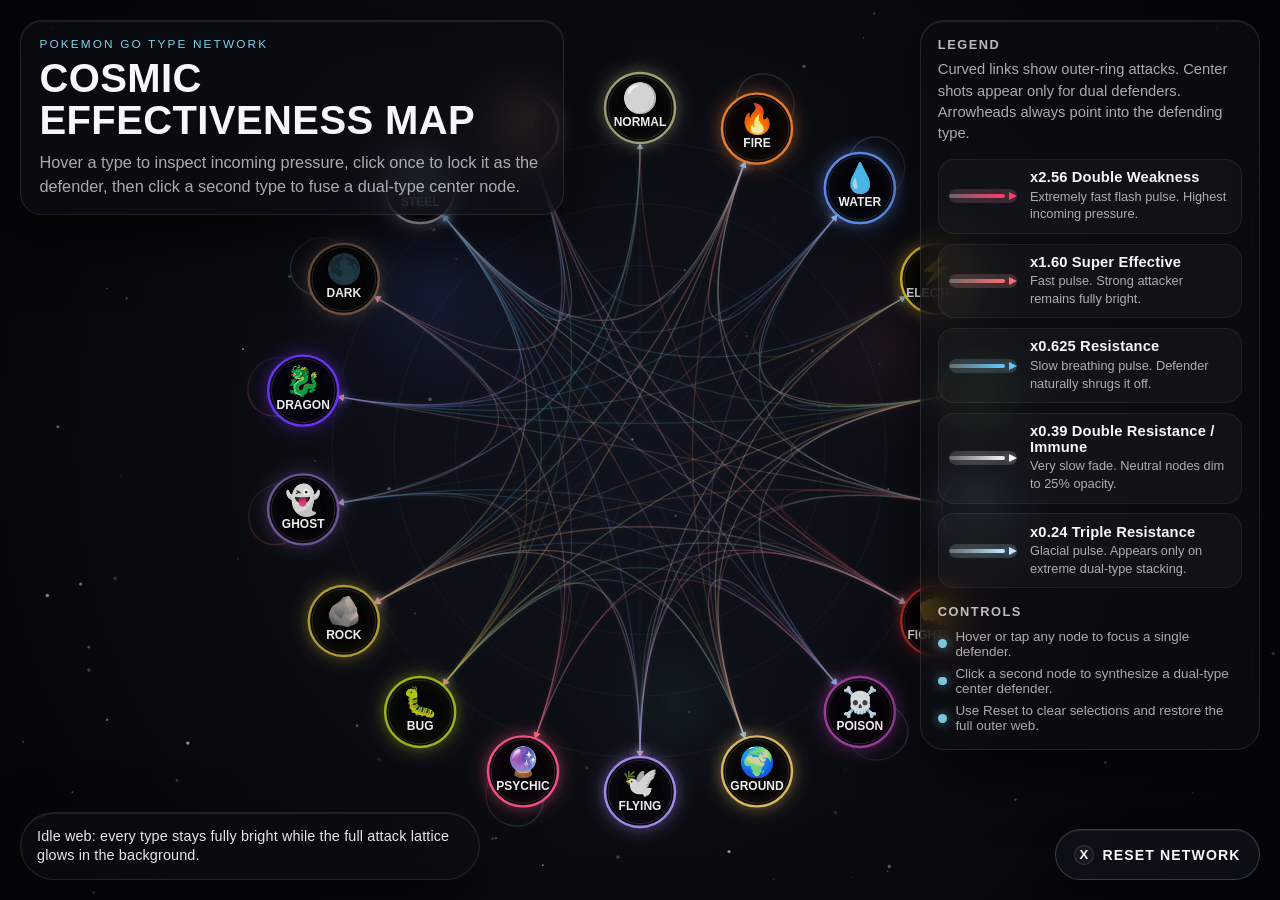
==== index.html @ 24f7f5ce "Initial commit" ====
<!DOCTYPE html>
<html lang="en">
<head>
  <meta charset="UTF-8">
  <meta name="viewport" content="width=device-width, initial-scale=1.0">
  <title>Pokemon GO Type Network</title>
  <style>
    :root {
      --bg: #0a0a0a;
      --panel: rgba(12, 14, 20, 0.68);
      --panel-border: rgba(255, 255, 255, 0.1);
      --text: #f5f7fb;
      --muted: rgba(245, 247, 251, 0.68);
      --accent: #8ee7ff;
      --shadow: rgba(0, 0, 0, 0.55);
      --fast: #ff6c73;
      --rapid: #ff3d6c;
      --resist: #63c8ff;
      --immune: #f3f7ff;
      --triple: #beeaff;
      --neutral: rgba(255, 255, 255, 0.2);
      --button-bg: rgba(14, 17, 24, 0.84);
      --button-border: rgba(142, 231, 255, 0.24);
      --button-hover: rgba(32, 40, 54, 0.9);
      color-scheme: dark;
    }

    * {
      box-sizing: border-box;
    }

    html,
    body {
      margin: 0;
      width: 100%;
      height: 100%;
      overflow: hidden;
      background:
        radial-gradient(circle at 50% 50%, rgba(36, 51, 88, 0.22), transparent 32%),
        radial-gradient(circle at 15% 20%, rgba(44, 123, 255, 0.12), transparent 24%),
        radial-gradient(circle at 85% 20%, rgba(255, 75, 124, 0.08), transparent 18%),
        linear-gradient(180deg, #040405 0%, var(--bg) 100%);
      color: var(--text);
      font-family: "Segoe UI Variable Display", "Aptos Display", "Trebuchet MS", sans-serif;
    }

    body {
      position: relative;
    }

    canvas {
      display: block;
      width: 100vw;
      height: 100vh;
      touch-action: none;
      background: transparent;
    }

    .chrome {
      position: absolute;
      inset: 0;
      pointer-events: none;
    }

    .panel {
      pointer-events: auto;
      background: var(--panel);
      border: 1px solid var(--panel-border);
      backdrop-filter: blur(18px) saturate(125%);
      -webkit-backdrop-filter: blur(18px) saturate(125%);
      box-shadow:
        0 24px 60px var(--shadow),
        inset 0 1px 0 rgba(255, 255, 255, 0.08);
    }

    .header {
      position: absolute;
      top: 20px;
      left: 20px;
      max-width: min(34rem, calc(100vw - 40px));
      padding: 1rem 1.15rem 1rem 1.15rem;
      border-radius: 22px;
      animation: panel-rise 900ms cubic-bezier(0.2, 0.8, 0.2, 1) both;
    }

    .eyebrow {
      margin: 0 0 0.35rem;
      font-size: 0.74rem;
      letter-spacing: 0.18em;
      text-transform: uppercase;
      color: rgba(142, 231, 255, 0.9);
    }

    h1 {
      margin: 0;
      font-size: clamp(1.5rem, 2vw + 0.9rem, 2.5rem);
      line-height: 1.05;
      letter-spacing: 0.01em;
      text-transform: uppercase;
      font-weight: 760;
    }

    .subhead {
      margin: 0.65rem 0 0;
      font-size: clamp(0.92rem, 0.4vw + 0.8rem, 1.02rem);
      line-height: 1.45;
      color: var(--muted);
      max-width: 36rem;
    }

    .legend {
      position: absolute;
      top: 20px;
      right: 20px;
      width: min(340px, calc(100vw - 40px));
      max-height: calc(100vh - 40px);
      overflow: auto;
      scrollbar-width: thin;
      scrollbar-color: rgba(142, 231, 255, 0.35) transparent;
      padding: 1rem 1.05rem 1rem;
      border-radius: 24px;
      animation: panel-rise 1000ms 80ms cubic-bezier(0.2, 0.8, 0.2, 1) both;
    }

    .legend::-webkit-scrollbar {
      width: 10px;
    }

    .legend::-webkit-scrollbar-track {
      background: transparent;
    }

    .legend::-webkit-scrollbar-thumb {
      border-radius: 999px;
      background: rgba(142, 231, 255, 0.24);
      border: 2px solid transparent;
      background-clip: padding-box;
    }

    .legend h2,
    .legend h3 {
      margin: 0;
      text-transform: uppercase;
      letter-spacing: 0.12em;
      font-size: 0.8rem;
      color: rgba(255, 255, 255, 0.72);
    }

    .legend h3 {
      margin-top: 1rem;
    }

    .legend p {
      margin: 0.45rem 0 0.9rem;
      font-size: 0.92rem;
      line-height: 1.45;
      color: var(--muted);
    }

    .legend-list {
      display: grid;
      gap: 0.62rem;
    }

    .legend-item {
      display: grid;
      grid-template-columns: auto 1fr;
      gap: 0.8rem;
      align-items: center;
      padding: 0.58rem 0.65rem;
      border-radius: 16px;
      background: rgba(255, 255, 255, 0.03);
      border: 1px solid rgba(255, 255, 255, 0.06);
    }

    .legend-line {
      position: relative;
      width: 68px;
      height: 14px;
      border-radius: 999px;
      overflow: hidden;
      background: rgba(255, 255, 255, 0.08);
    }

    .legend-line::before {
      content: "";
      position: absolute;
      inset: 5px 12px 5px 0;
      border-radius: 999px;
      background: linear-gradient(90deg, rgba(255, 255, 255, 0.3), currentColor);
      box-shadow: 0 0 16px color-mix(in srgb, currentColor 65%, transparent);
    }

    .legend-line::after {
      content: "";
      position: absolute;
      top: 3px;
      right: 0;
      width: 0;
      height: 0;
      border-top: 4px solid transparent;
      border-bottom: 4px solid transparent;
      border-left: 8px solid currentColor;
      filter: drop-shadow(0 0 6px currentColor);
    }

    .legend-line.rapid {
      color: var(--rapid);
    }

    .legend-line.fast {
      color: var(--fast);
    }

    .legend-line.resist {
      color: var(--resist);
    }

    .legend-line.immune {
      color: var(--immune);
    }

    .legend-line.triple {
      color: var(--triple);
    }

    .legend-copy strong {
      display: block;
      font-size: 0.92rem;
      font-weight: 700;
      letter-spacing: 0.01em;
    }

    .legend-copy span {
      display: block;
      margin-top: 0.15rem;
      font-size: 0.8rem;
      color: var(--muted);
      line-height: 1.4;
    }

    .control-notes {
      display: grid;
      gap: 0.45rem;
      margin-top: 0.6rem;
      font-size: 0.84rem;
      color: var(--muted);
    }

    .control-notes span {
      display: inline-flex;
      align-items: center;
      gap: 0.55rem;
    }

    .dot {
      width: 0.55rem;
      height: 0.55rem;
      border-radius: 50%;
      background: rgba(142, 231, 255, 0.85);
      box-shadow: 0 0 12px rgba(142, 231, 255, 0.6);
      flex: 0 0 auto;
    }

    .status {
      position: absolute;
      left: 20px;
      bottom: 20px;
      max-width: min(460px, calc(100vw - 140px));
      padding: 0.85rem 1rem;
      border-radius: 999px;
      font-size: 0.9rem;
      line-height: 1.35;
      color: rgba(255, 255, 255, 0.9);
      letter-spacing: 0.01em;
      animation: panel-rise 1050ms 120ms cubic-bezier(0.2, 0.8, 0.2, 1) both;
    }

    .reset {
      position: absolute;
      right: 20px;
      bottom: 20px;
      display: inline-flex;
      align-items: center;
      justify-content: center;
      gap: 0.5rem;
      min-width: 144px;
      padding: 0.9rem 1.15rem;
      border-radius: 999px;
      border: 1px solid var(--button-border);
      background: var(--button-bg);
      color: var(--text);
      font: 700 0.88rem/1 "Segoe UI Variable Display", "Aptos", sans-serif;
      letter-spacing: 0.08em;
      text-transform: uppercase;
      cursor: pointer;
      transition:
        transform 180ms ease,
        background 180ms ease,
        border-color 180ms ease,
        box-shadow 180ms ease,
        opacity 180ms ease;
      box-shadow:
        0 12px 32px rgba(0, 0, 0, 0.45),
        inset 0 1px 0 rgba(255, 255, 255, 0.08);
      animation: panel-rise 1100ms 160ms cubic-bezier(0.2, 0.8, 0.2, 1) both;
      pointer-events: auto;
    }

    .reset:hover:not(:disabled) {
      transform: translateY(-2px);
      background: var(--button-hover);
      border-color: rgba(142, 231, 255, 0.42);
      box-shadow:
        0 16px 36px rgba(0, 0, 0, 0.52),
        0 0 22px rgba(142, 231, 255, 0.18);
    }

    .reset:active:not(:disabled) {
      transform: translateY(0);
    }

    .reset:disabled {
      cursor: not-allowed;
      opacity: 0.42;
    }

    .reset-mark {
      display: inline-flex;
      width: 1.25rem;
      height: 1.25rem;
      align-items: center;
      justify-content: center;
      border-radius: 50%;
      border: 1px solid rgba(255, 255, 255, 0.14);
      font-size: 0.82rem;
      background: rgba(255, 255, 255, 0.04);
    }

    @keyframes panel-rise {
      from {
        opacity: 0;
        transform: translateY(14px) scale(0.985);
      }

      to {
        opacity: 1;
        transform: translateY(0) scale(1);
      }
    }

    @media (max-width: 900px) and (orientation: portrait) {
      .header {
        max-width: min(30rem, calc(100vw - 32px));
        top: 16px;
        left: 16px;
      }

      .legend {
        top: auto;
        right: 16px;
        left: 16px;
        bottom: 88px;
        width: auto;
      }

      .status {
        left: 16px;
        right: 16px;
        bottom: 16px;
        max-width: none;
        border-radius: 24px;
      }

      .reset {
        right: 16px;
        bottom: calc(16px + env(safe-area-inset-bottom));
      }
    }

    @media (max-height: 760px) and (orientation: landscape) {
      .header {
        top: 14px;
        left: 14px;
        max-width: min(25rem, calc(100vw - 332px));
        padding: 0.82rem 0.95rem;
      }

      .subhead {
        font-size: 0.88rem;
      }

      .legend {
        top: 14px;
        right: 14px;
        width: min(290px, calc(42vw - 14px));
        max-height: calc(100vh - 96px);
        padding: 0.85rem 0.95rem;
      }

      .legend p,
      .control-notes,
      .legend-copy span {
        font-size: 0.78rem;
      }

      .legend-item {
        padding: 0.48rem 0.56rem;
      }

      .status {
        left: 14px;
        bottom: 14px;
        max-width: min(370px, calc(100vw - 204px));
        padding: 0.74rem 0.9rem;
        font-size: 0.84rem;
      }

      .reset {
        right: 14px;
        bottom: 14px;
        min-width: 0;
        padding: 0.78rem 0.98rem;
      }
    }

    @media (max-width: 640px) {
      .header,
      .legend,
      .status,
      .reset {
        left: 12px;
        right: 12px;
      }

      .header {
        top: 12px;
        padding: 0.85rem 0.95rem;
      }

      .legend {
        bottom: 94px;
        padding: 0.85rem 0.95rem;
      }

      .status {
        bottom: 12px;
        padding: 0.8rem 0.95rem;
        max-width: none;
      }

      .reset {
        width: auto;
        min-width: 0;
        justify-content: center;
        bottom: 12px;
        transform: translateY(-84px);
      }

      .legend-list {
        gap: 0.5rem;
      }
    }
  </style>
</head>
<body>
  <canvas id="network" aria-label="Pokemon GO type network visualization"></canvas>

  <div class="chrome" aria-hidden="false">
    <section class="panel header" aria-label="Overview">
      <p class="eyebrow">Pokemon GO Type Network</p>
      <h1>Cosmic effectiveness map</h1>
      <p class="subhead">
        Hover a type to inspect incoming pressure, click once to lock it as the defender, then click a second type to fuse a dual-type center node.
      </p>
    </section>

    <aside class="panel legend" aria-label="Legend">
      <h2>Legend</h2>
      <p>Curved links show outer-ring attacks. Center shots appear only for dual defenders. Arrowheads always point into the defending type.</p>

      <div class="legend-list">
        <div class="legend-item">
          <div class="legend-line rapid"></div>
          <div class="legend-copy">
            <strong>x2.56 Double Weakness</strong>
            <span>Extremely fast flash pulse. Highest incoming pressure.</span>
          </div>
        </div>
        <div class="legend-item">
          <div class="legend-line fast"></div>
          <div class="legend-copy">
            <strong>x1.60 Super Effective</strong>
            <span>Fast pulse. Strong attacker remains fully bright.</span>
          </div>
        </div>
        <div class="legend-item">
          <div class="legend-line resist"></div>
          <div class="legend-copy">
            <strong>x0.625 Resistance</strong>
            <span>Slow breathing pulse. Defender naturally shrugs it off.</span>
          </div>
        </div>
        <div class="legend-item">
          <div class="legend-line immune"></div>
          <div class="legend-copy">
            <strong>x0.39 Double Resistance / Immune</strong>
            <span>Very slow fade. Neutral nodes dim to 25% opacity.</span>
          </div>
        </div>
        <div class="legend-item">
          <div class="legend-line triple"></div>
          <div class="legend-copy">
            <strong>x0.24 Triple Resistance</strong>
            <span>Glacial pulse. Appears only on extreme dual-type stacking.</span>
          </div>
        </div>
      </div>

      <h3>Controls</h3>
      <div class="control-notes">
        <span><i class="dot"></i>Hover or tap any node to focus a single defender.</span>
        <span><i class="dot"></i>Click a second node to synthesize a dual-type center defender.</span>
        <span><i class="dot"></i>Use Reset to clear selections and restore the full outer web.</span>
      </div>
    </aside>

    <div id="status" class="panel status" role="status" aria-live="polite">
      Idle web: every type stays fully bright while the full attack lattice glows in the background.
    </div>

    <button id="resetButton" class="reset" type="button" aria-label="Reset focus and selections" disabled>
      <span class="reset-mark">X</span>
      Reset network
    </button>
  </div>

  <script>
    (() => {
      const canvas = document.getElementById("network");
      const ctx = canvas.getContext("2d");
      const statusElement = document.getElementById("status");
      const resetButton = document.getElementById("resetButton");

      const TYPE_ORDER = [
        "normal",
        "fire",
        "water",
        "electric",
        "grass",
        "ice",
        "fighting",
        "poison",
        "ground",
        "flying",
        "psychic",
        "bug",
        "rock",
        "ghost",
        "dragon",
        "dark",
        "steel",
        "fairy"
      ];

      const TYPE_DATA = {
        normal: { name: "Normal", emoji: "⚪", color: "#A8A77A" },
        fire: { name: "Fire", emoji: "🔥", color: "#EE8130" },
        water: { name: "Water", emoji: "💧", color: "#6390F0" },
        electric: { name: "Electric", emoji: "⚡", color: "#F7D02C" },
        grass: { name: "Grass", emoji: "🍃", color: "#7AC74C" },
        ice: { name: "Ice", emoji: "❄️", color: "#96D9D6" },
        fighting: { name: "Fighting", emoji: "👊", color: "#C22E28" },
        poison: { name: "Poison", emoji: "☠️", color: "#A33EA1" },
        ground: { name: "Ground", emoji: "🌍", color: "#E2BF65" },
        flying: { name: "Flying", emoji: "🕊️", color: "#A98FF3" },
        psychic: { name: "Psychic", emoji: "🔮", color: "#F95587" },
        bug: { name: "Bug", emoji: "🐛", color: "#A6B91A" },
        rock: { name: "Rock", emoji: "🪨", color: "#B6A136" },
        ghost: { name: "Ghost", emoji: "👻", color: "#735797" },
        dragon: { name: "Dragon", emoji: "🐉", color: "#6F35FC" },
        dark: { name: "Dark", emoji: "🌑", color: "#705746" },
        steel: { name: "Steel", emoji: "⚙️", color: "#B7B7CE" },
        fairy: { name: "Fairy", emoji: "🧚", color: "#D685AD" }
      };

      // Standard type matchups converted to Pokemon GO multipliers.
      const TYPE_RELATIONS = {
        normal: { super: [], resist: ["rock", "steel"], immune: ["ghost"] },
        fire: { super: ["grass", "ice", "bug", "steel"], resist: ["fire", "water", "rock", "dragon"], immune: [] },
        water: { super: ["fire", "ground", "rock"], resist: ["water", "grass", "dragon"], immune: [] },
        electric: { super: ["water", "flying"], resist: ["electric", "grass", "dragon"], immune: ["ground"] },
        grass: { super: ["water", "ground", "rock"], resist: ["fire", "grass", "poison", "flying", "bug", "dragon", "steel"], immune: [] },
        ice: { super: ["grass", "ground", "flying", "dragon"], resist: ["fire", "water", "ice", "steel"], immune: [] },
        fighting: { super: ["normal", "ice", "rock", "dark", "steel"], resist: ["poison", "flying", "psychic", "bug", "fairy"], immune: ["ghost"] },
        poison: { super: ["grass", "fairy"], resist: ["poison", "ground", "rock", "ghost"], immune: ["steel"] },
        ground: { super: ["fire", "electric", "poison", "rock", "steel"], resist: ["grass", "bug"], immune: ["flying"] },
        flying: { super: ["grass", "fighting", "bug"], resist: ["electric", "rock", "steel"], immune: [] },
        psychic: { super: ["fighting", "poison"], resist: ["psychic", "steel"], immune: ["dark"] },
        bug: { super: ["grass", "psychic", "dark"], resist: ["fire", "fighting", "poison", "flying", "ghost", "steel", "fairy"], immune: [] },
        rock: { super: ["fire", "ice", "flying", "bug"], resist: ["fighting", "ground", "steel"], immune: [] },
        ghost: { super: ["psychic", "ghost"], resist: ["dark"], immune: ["normal"] },
        dragon: { super: ["dragon"], resist: ["steel"], immune: ["fairy"] },
        dark: { super: ["psychic", "ghost"], resist: ["fighting", "dark", "fairy"], immune: [] },
        steel: { super: ["ice", "rock", "fairy"], resist: ["fire", "water", "electric", "steel"], immune: [] },
        fairy: { super: ["fighting", "dragon", "dark"], resist: ["fire", "poison", "steel"], immune: [] }
      };

      const PULSE_STYLES = {
        2.56: { label: "Double Weakness", endColor: "#ff3d6c", speed: 9.6, width: 3.6, glow: 28, alpha: 0.92, mode: "flash" },
        1.6: { label: "Super Effective", endColor: "#ff6c73", speed: 5.4, width: 2.8, glow: 20, alpha: 0.86, mode: "flash" },
        0.625: { label: "Resistance", endColor: "#63c8ff", speed: 1.9, width: 2.3, glow: 16, alpha: 0.78, mode: "breathe" },
        0.39: { label: "Double Resistance / Immune", endColor: "#f3f7ff", speed: 0.95, width: 2, glow: 14, alpha: 0.72, mode: "fade" },
        0.24: { label: "Triple Resistance", endColor: "#beeaff", speed: 0.55, width: 1.9, glow: 12, alpha: 0.68, mode: "fade" }
      };

      const COMBINED_VALUES = [2.56, 1.6, 1, 0.625, 0.39, 0.24];
      const MAX_IDLE_LINE_ALPHA = 0.2;
      const STAR_DENSITY = 120;

      const state = {
        width: 0,
        height: 0,
        dpr: 1,
        center: { x: 0, y: 0 },
        ringRadius: 0,
        nodeRadius: 35,
        centerRadius: 72,
        nodes: [],
        selectedTypes: [],
        hoverType: null,
        lastPointerType: "mouse",
        stars: [],
        lastStatus: ""
      };

      const typeChart = buildTypeChart();

      function buildTypeChart() {
        const chart = {};

        TYPE_ORDER.forEach((attacker) => {
          chart[attacker] = {};
          TYPE_ORDER.forEach((defender) => {
            chart[attacker][defender] = 1;
          });

          TYPE_RELATIONS[attacker].super.forEach((defender) => {
            chart[attacker][defender] = 1.6;
          });

          TYPE_RELATIONS[attacker].resist.forEach((defender) => {
            chart[attacker][defender] = 0.625;
          });

          TYPE_RELATIONS[attacker].immune.forEach((defender) => {
            chart[attacker][defender] = 0.39;
          });
        });

        return chart;
      }

      function clamp(value, min, max) {
        return Math.max(min, Math.min(max, value));
      }

      function lerp(start, end, amount) {
        return start + (end - start) * amount;
      }

      function distance(a, b) {
        return Math.hypot(a.x - b.x, a.y - b.y);
      }

      function normalize(vector) {
        const length = Math.hypot(vector.x, vector.y) || 1;
        return { x: vector.x / length, y: vector.y / length };
      }

      function perpendicular(vector) {
        return { x: -vector.y, y: vector.x };
      }

      function rgba(hex, alpha) {
        const normalized = hex.replace("#", "");
        const full = normalized.length === 3
          ? normalized.split("").map((value) => value + value).join("")
          : normalized;
        const red = Number.parseInt(full.slice(0, 2), 16);
        const green = Number.parseInt(full.slice(2, 4), 16);
        const blue = Number.parseInt(full.slice(4, 6), 16);
        return `rgba(${red}, ${green}, ${blue}, ${alpha})`;
      }

      function randomBetween(min, max) {
        return Math.random() * (max - min) + min;
      }

      function normalizeCombinedMultiplier(value) {
        return COMBINED_VALUES.reduce((closest, candidate) => {
          return Math.abs(candidate - value) < Math.abs(closest - value) ? candidate : closest;
        }, COMBINED_VALUES[0]);
      }

      function getPulse(multiplier, time) {
        const style = PULSE_STYLES[multiplier];
        if (!style) {
          return { intensity: 0, alpha: 0.24, width: 1.2, glow: 0, endColor: "rgba(255,255,255,0.18)" };
        }

        const wave = (Math.sin(time * style.speed) + 1) / 2;
        let intensity;

        if (style.mode === "flash") {
          intensity = Math.pow(wave, multiplier === 2.56 ? 6 : 4);
        } else if (style.mode === "breathe") {
          intensity = 0.35 + wave * 0.65;
        } else {
          intensity = 0.18 + wave * 0.52;
        }

        return {
          intensity,
          alpha: clamp(style.alpha * (0.72 + intensity * 0.4), 0, 1),
          width: style.width + intensity * 1.2,
          glow: style.glow + intensity * 18,
          endColor: style.endColor,
          label: style.label
        };
      }

      function getMode() {
        if (state.selectedTypes.length === 2) {
          return { kind: "dual", defenders: [...state.selectedTypes] };
        }

        if (state.selectedTypes.length === 1) {
          return { kind: "single", defender: state.selectedTypes[0], locked: true };
        }

        if (state.hoverType) {
          return { kind: "single", defender: state.hoverType, locked: false };
        }

        return { kind: "idle" };
      }

      function buildLayout() {
        state.width = window.innerWidth;
        state.height = window.innerHeight;
        state.dpr = Math.min(window.devicePixelRatio || 1, 2);

        canvas.width = Math.floor(state.width * state.dpr);
        canvas.height = Math.floor(state.height * state.dpr);
        canvas.style.width = `${state.width}px`;
        canvas.style.height = `${state.height}px`;

        ctx.setTransform(state.dpr, 0, 0, state.dpr, 0, 0);

        state.center = {
          x: state.width / 2,
          y: state.height / 2
        };

        const compact = state.width < 720 || state.height < 720;
        state.nodeRadius = compact ? 26 : 35;
        state.centerRadius = compact ? 58 : 76;

        const minDimension = Math.min(state.width, state.height);
        const padding = compact ? 56 : 92;
        const preferredRadius = minDimension * (compact ? 0.34 : 0.38);
        const maxRadius = Math.max(108, minDimension / 2 - padding);
        const minRadius = compact ? Math.min(124, maxRadius) : Math.min(150, maxRadius);
        state.ringRadius = clamp(preferredRadius, minRadius, maxRadius);

        state.nodes = TYPE_ORDER.map((type, index) => {
          const angle = -Math.PI / 2 + (Math.PI * 2 * index) / TYPE_ORDER.length;
          return {
            type,
            angle,
            radius: state.nodeRadius,
            x: state.center.x + Math.cos(angle) * state.ringRadius,
            y: state.center.y + Math.sin(angle) * state.ringRadius
          };
        });

        rebuildStars();
      }

      function rebuildStars() {
        state.stars = Array.from({ length: STAR_DENSITY }, () => ({
          x: Math.random(),
          y: Math.random(),
          radius: randomBetween(0.35, 1.9),
          alpha: randomBetween(0.06, 0.42),
          twinkle: randomBetween(0.35, 1.65),
          phase: randomBetween(0, Math.PI * 2),
          drift: randomBetween(8, 28)
        }));
      }

      function getNode(type) {
        return state.nodes.find((node) => node.type === type);
      }

      function pointFromEvent(event) {
        const rect = canvas.getBoundingClientRect();
        return {
          x: event.clientX - rect.left,
          y: event.clientY - rect.top
        };
      }

      function getHitTarget(point, padding = 0) {
        const mode = getMode();

        if (mode.kind === "dual" && distance(point, state.center) <= state.centerRadius + padding) {
          return { kind: "center" };
        }

        for (let index = state.nodes.length - 1; index >= 0; index -= 1) {
          const node = state.nodes[index];
          if (mode.kind === "dual" && mode.defenders.includes(node.type)) {
            continue;
          }

          if (distance(point, node) <= node.radius + padding) {
            return { kind: "node", node };
          }
        }

        return null;
      }

      function clearSelections() {
        state.selectedTypes = [];
        state.hoverType = null;
        updateStatus();
      }

      function handlePointerMove(event) {
        state.lastPointerType = event.pointerType || "mouse";
        const point = pointFromEvent(event);
        const target = getHitTarget(point, event.pointerType === "touch" ? 12 : 0);
        canvas.style.cursor = target ? "pointer" : "default";

        if (state.selectedTypes.length === 0 && event.pointerType !== "touch") {
          state.hoverType = target && target.kind === "node" ? target.node.type : null;
          updateStatus();
        }
      }

      function handlePointerLeave() {
        canvas.style.cursor = "default";
        if (state.selectedTypes.length === 0) {
          state.hoverType = null;
          updateStatus();
        }
      }

      function handlePointerDown(event) {
        state.lastPointerType = event.pointerType || "mouse";
        const point = pointFromEvent(event);
        const target = getHitTarget(point, event.pointerType === "touch" ? 14 : 4);
        const mode = getMode();

        if (!target) {
          if (state.selectedTypes.length === 0) {
            state.hoverType = null;
          }
          updateStatus();
          return;
        }

        if (target.kind === "center") {
          clearSelections();
          return;
        }

        const { type } = target.node;

        if (mode.kind === "dual") {
          state.selectedTypes = [type];
          state.hoverType = null;
          updateStatus();
          return;
        }

        if (state.selectedTypes.length === 0) {
          state.selectedTypes = [type];
          state.hoverType = type;
          updateStatus();
          return;
        }

        if (state.selectedTypes.length === 1 && state.selectedTypes[0] === type) {
          clearSelections();
          return;
        }

        if (state.selectedTypes.length === 1 && state.selectedTypes[0] !== type) {
          state.selectedTypes = [state.selectedTypes[0], type];
          state.hoverType = null;
          updateStatus();
        }
      }

      function updateStatus() {
        const mode = getMode();
        let text;

        if (mode.kind === "idle") {
          text = "Idle web: every type stays fully bright while the full attack lattice glows in the background.";
        } else if (mode.kind === "single") {
          const label = TYPE_DATA[mode.defender].name;
          text = mode.locked
            ? `${label} is locked as the defender. Nodes with no incoming interaction dim to 25%. Click one more type to build a dual defender.`
            : `${label} is the live hover defender. Attackers with non-neutral incoming damage stay bright and pulse at speed based on multiplier.`;
        } else {
          const [first, second] = mode.defenders;
          text = `${TYPE_DATA[first].name} + ${TYPE_DATA[second].name} now form the center defender. Straight shots use combined Pokemon GO multipliers and neutral attackers dim away.`;
        }

        if (text !== state.lastStatus) {
          statusElement.textContent = text;
          state.lastStatus = text;
        }

        resetButton.disabled = state.selectedTypes.length === 0;
      }

      function drawBackground(time) {
        ctx.clearRect(0, 0, state.width, state.height);

        const vignette = ctx.createRadialGradient(
          state.center.x,
          state.center.y,
          state.ringRadius * 0.15,
          state.center.x,
          state.center.y,
          Math.max(state.width, state.height) * 0.7
        );
        vignette.addColorStop(0, "rgba(16, 20, 30, 0.95)");
        vignette.addColorStop(0.5, "rgba(10, 10, 15, 0.98)");
        vignette.addColorStop(1, "rgba(3, 3, 5, 1)");
        ctx.fillStyle = vignette;
        ctx.fillRect(0, 0, state.width, state.height);

        drawNebula(state.center.x - state.ringRadius * 0.6, state.center.y - state.ringRadius * 0.45, state.ringRadius * 0.55, "rgba(74, 122, 255, 0.12)");
        drawNebula(state.center.x + state.ringRadius * 0.72, state.center.y - state.ringRadius * 0.3, state.ringRadius * 0.42, "rgba(255, 80, 140, 0.08)");
        drawNebula(state.center.x + state.ringRadius * 0.1, state.center.y + state.ringRadius * 0.74, state.ringRadius * 0.35, "rgba(116, 255, 231, 0.06)");

        ctx.save();
        ctx.strokeStyle = "rgba(255, 255, 255, 0.04)";
        ctx.lineWidth = 1;

        for (let ring = 1; ring <= 3; ring += 1) {
          ctx.beginPath();
          ctx.arc(state.center.x, state.center.y, state.ringRadius * (0.36 + ring * 0.18), 0, Math.PI * 2);
          ctx.stroke();
        }

        for (let index = 0; index < TYPE_ORDER.length; index += 1) {
          const angle = -Math.PI / 2 + (Math.PI * 2 * index) / TYPE_ORDER.length;
          ctx.beginPath();
          ctx.moveTo(state.center.x + Math.cos(angle) * 54, state.center.y + Math.sin(angle) * 54);
          ctx.lineTo(state.center.x + Math.cos(angle) * (state.ringRadius + 20), state.center.y + Math.sin(angle) * (state.ringRadius + 20));
          ctx.stroke();
        }

        ctx.restore();

        drawStars(time);
      }

      function drawNebula(x, y, radius, color) {
        const gradient = ctx.createRadialGradient(x, y, 0, x, y, radius);
        gradient.addColorStop(0, color);
        gradient.addColorStop(1, "rgba(0, 0, 0, 0)");
        ctx.fillStyle = gradient;
        ctx.beginPath();
        ctx.arc(x, y, radius, 0, Math.PI * 2);
        ctx.fill();
      }

      function drawStars(time) {
        ctx.save();
        ctx.fillStyle = "#ffffff";

        state.stars.forEach((star) => {
          const x = star.x * state.width + Math.sin(time * 0.08 + star.phase) * star.drift;
          const y = star.y * state.height + Math.cos(time * 0.06 + star.phase) * star.drift * 0.35;
          const alpha = clamp(star.alpha + Math.sin(time * star.twinkle + star.phase) * 0.18, 0.03, 0.6);

          ctx.globalAlpha = alpha;
          ctx.beginPath();
          ctx.arc(x, y, star.radius, 0, Math.PI * 2);
          ctx.fill();
        });

        ctx.restore();
      }

      function drawArrowHead(tip, direction, color, alpha, size) {
        const normalized = normalize(direction);
        const orthogonal = perpendicular(normalized);
        const base = {
          x: tip.x - normalized.x * size,
          y: tip.y - normalized.y * size
        };

        ctx.save();
        ctx.fillStyle = rgba(color, alpha);
        ctx.shadowColor = rgba(color, alpha);
        ctx.shadowBlur = size * 1.25;
        ctx.beginPath();
        ctx.moveTo(tip.x, tip.y);
        ctx.lineTo(base.x + orthogonal.x * size * 0.56, base.y + orthogonal.y * size * 0.56);
        ctx.lineTo(base.x - orthogonal.x * size * 0.56, base.y - orthogonal.y * size * 0.56);
        ctx.closePath();
        ctx.fill();
        ctx.restore();
      }

      function drawCurvedLink(attackerNode, defenderNode, multiplier, options = {}) {
        const baseline = Boolean(options.baseline);
        const pulse = baseline ? null : getPulse(multiplier, options.time);
        const attackerColor = TYPE_DATA[attackerNode.type].color;
        const effectColor = pulse ? pulse.endColor : multiplier > 1 ? "#ff6c73" : multiplier < 0.39 ? "#f3f7ff" : "#63c8ff";
        const startDirection = normalize({ x: state.center.x - attackerNode.x, y: state.center.y - attackerNode.y });
        const endDirection = normalize({ x: defenderNode.x - state.center.x, y: defenderNode.y - state.center.y });
        const start = {
          x: attackerNode.x + startDirection.x * attackerNode.radius,
          y: attackerNode.y + startDirection.y * attackerNode.radius
        };
        const end = {
          x: defenderNode.x - endDirection.x * defenderNode.radius,
          y: defenderNode.y - endDirection.y * defenderNode.radius
        };

        const gradient = ctx.createLinearGradient(start.x, start.y, end.x, end.y);
        const alpha = baseline ? MAX_IDLE_LINE_ALPHA : pulse.alpha;
        gradient.addColorStop(0, rgba(attackerColor, baseline ? alpha * 0.76 : alpha));
        gradient.addColorStop(1, rgba(effectColor, alpha));

        ctx.save();
        ctx.strokeStyle = gradient;
        ctx.lineWidth = baseline ? 1.3 : pulse.width;
        ctx.shadowColor = rgba(effectColor, baseline ? 0.18 : 0.5 + pulse.intensity * 0.25);
        ctx.shadowBlur = baseline ? 6 : pulse.glow;
        ctx.beginPath();
        ctx.moveTo(start.x, start.y);
        ctx.quadraticCurveTo(state.center.x, state.center.y, end.x, end.y);
        ctx.stroke();
        ctx.restore();

        drawArrowHead(end, endDirection, effectColor, baseline ? 0.5 : 0.9, baseline ? 6 : 8 + pulse.intensity * 2.4);
      }

      function drawLoopLink(node, multiplier, time, baseline = false) {
        const pulse = baseline ? null : getPulse(multiplier, time);
        const attackerColor = TYPE_DATA[node.type].color;
        const effectColor = pulse ? pulse.endColor : multiplier > 1 ? "#ff6c73" : multiplier < 0.39 ? "#f3f7ff" : "#63c8ff";
        const outward = normalize({ x: node.x - state.center.x, y: node.y - state.center.y });
        const tangent = perpendicular(outward);
        const lift = node.radius * 2.15;
        const start = {
          x: node.x + tangent.x * node.radius * 0.62 - outward.x * node.radius * 0.18,
          y: node.y + tangent.y * node.radius * 0.62 - outward.y * node.radius * 0.18
        };
        const end = {
          x: node.x - tangent.x * node.radius * 0.56 - outward.x * node.radius * 0.1,
          y: node.y - tangent.y * node.radius * 0.56 - outward.y * node.radius * 0.1
        };
        const controlA = {
          x: node.x + tangent.x * node.radius * 1.7 + outward.x * lift,
          y: node.y + tangent.y * node.radius * 1.7 + outward.y * lift
        };
        const controlB = {
          x: node.x - tangent.x * node.radius * 1.9 + outward.x * lift,
          y: node.y - tangent.y * node.radius * 1.9 + outward.y * lift
        };

        const gradient = ctx.createLinearGradient(start.x, start.y, end.x, end.y);
        const alpha = baseline ? MAX_IDLE_LINE_ALPHA : pulse.alpha;
        gradient.addColorStop(0, rgba(attackerColor, baseline ? alpha * 0.76 : alpha));
        gradient.addColorStop(1, rgba(effectColor, alpha));

        ctx.save();
        ctx.strokeStyle = gradient;
        ctx.lineWidth = baseline ? 1.3 : pulse.width;
        ctx.shadowColor = rgba(effectColor, baseline ? 0.18 : 0.56);
        ctx.shadowBlur = baseline ? 5 : pulse.glow;
        ctx.beginPath();
        ctx.moveTo(start.x, start.y);
        ctx.bezierCurveTo(controlA.x, controlA.y, controlB.x, controlB.y, end.x, end.y);
        ctx.stroke();
        ctx.restore();

        const derivative = normalize({
          x: end.x - controlB.x,
          y: end.y - controlB.y
        });
        drawArrowHead(end, derivative, effectColor, baseline ? 0.5 : 0.9, baseline ? 6 : 8 + (pulse ? pulse.intensity * 2 : 0));
      }

      function drawStraightLink(attackerNode, multiplier, time) {
        const direction = normalize({ x: state.center.x - attackerNode.x, y: state.center.y - attackerNode.y });
        const start = {
          x: attackerNode.x + direction.x * attackerNode.radius,
          y: attackerNode.y + direction.y * attackerNode.radius
        };
        const end = {
          x: state.center.x - direction.x * state.centerRadius,
          y: state.center.y - direction.y * state.centerRadius
        };

        const pulse = multiplier === 1 ? null : getPulse(multiplier, time);
        const attackerColor = TYPE_DATA[attackerNode.type].color;
        const effectColor = multiplier === 1 ? "rgba(255,255,255,0.12)" : pulse.endColor;
        const alpha = multiplier === 1 ? 0.09 : pulse.alpha;
        const gradient = ctx.createLinearGradient(start.x, start.y, end.x, end.y);

        gradient.addColorStop(0, rgba(attackerColor, multiplier === 1 ? 0.14 : alpha));
        gradient.addColorStop(1, multiplier === 1 ? "rgba(255,255,255,0.08)" : rgba(effectColor, alpha));

        ctx.save();
        ctx.strokeStyle = gradient;
        ctx.lineWidth = multiplier === 1 ? 1.2 : pulse.width;
        ctx.shadowColor = multiplier === 1 ? "rgba(255,255,255,0.06)" : rgba(effectColor, 0.55);
        ctx.shadowBlur = multiplier === 1 ? 3 : pulse.glow;
        ctx.beginPath();
        ctx.moveTo(start.x, start.y);
        ctx.lineTo(end.x, end.y);
        ctx.stroke();
        ctx.restore();

        drawArrowHead(end, direction, multiplier === 1 ? "#a9b0bc" : effectColor, multiplier === 1 ? 0.22 : 0.92, multiplier === 1 ? 5.5 : 8 + pulse.intensity * 2.2);
      }

      function drawIdleLinks() {
        TYPE_ORDER.forEach((attacker) => {
          TYPE_ORDER.forEach((defender) => {
            const multiplier = typeChart[attacker][defender];
            if (multiplier === 1) {
              return;
            }

            const attackerNode = getNode(attacker);
            const defenderNode = getNode(defender);

            if (attacker === defender) {
              drawLoopLink(attackerNode, multiplier, 0, true);
            } else {
              drawCurvedLink(attackerNode, defenderNode, multiplier, { baseline: true, time: 0 });
            }
          });
        });
      }

      function drawSingleFocus(mode, time) {
        TYPE_ORDER.forEach((attacker) => {
          const multiplier = typeChart[attacker][mode.defender];
          if (multiplier === 1) {
            return;
          }

          const attackerNode = getNode(attacker);
          const defenderNode = getNode(mode.defender);

          if (attacker === mode.defender) {
            drawLoopLink(attackerNode, multiplier, time, false);
          } else {
            drawCurvedLink(attackerNode, defenderNode, multiplier, { time });
          }
        });
      }

      function drawDualFocus(mode, time) {
        TYPE_ORDER.forEach((type) => {
          if (mode.defenders.includes(type)) {
            return;
          }

          const attackerNode = getNode(type);
          const combined = normalizeCombinedMultiplier(typeChart[type][mode.defenders[0]] * typeChart[type][mode.defenders[1]]);
          drawStraightLink(attackerNode, combined, time);
        });
      }

      function getNodeVisual(type, mode, time) {
        const baseVisual = {
          opacity: 1,
          glow: 0.16,
          halo: 0.14,
          scale: 1,
          pulse: null,
          focused: false
        };

        if (mode.kind === "idle") {
          return baseVisual;
        }

        if (mode.kind === "single") {
          if (type === mode.defender) {
            return {
              opacity: 1,
              glow: 0.95,
              halo: 0.65,
              scale: 1.04,
              pulse: getPulse(typeChart[type][type] === 1 ? 1.6 : typeChart[type][type], time),
              focused: true
            };
          }

          const multiplier = typeChart[type][mode.defender];
          if (multiplier !== 1) {
            return {
              opacity: 1,
              glow: 0.42,
              halo: 0.28,
              scale: 1,
              pulse: getPulse(multiplier, time),
              focused: false
            };
          }

          return {
            opacity: 0.25,
            glow: 0.04,
            halo: 0,
            scale: 1,
            pulse: null,
            focused: false
          };
        }

        if (mode.defenders.includes(type)) {
          return { hidden: true };
        }

        const combined = normalizeCombinedMultiplier(typeChart[type][mode.defenders[0]] * typeChart[type][mode.defenders[1]]);
        if (combined !== 1) {
          return {
            opacity: 1,
            glow: 0.4,
            halo: 0.28,
            scale: 1,
            pulse: getPulse(combined, time),
            focused: false
          };
        }

        return {
          opacity: 0.25,
          glow: 0.04,
          halo: 0,
          scale: 1,
          pulse: null,
          focused: false
        };
      }

      function drawNode(node, visual) {
        if (visual.hidden) {
          return;
        }

        const { color, emoji, name } = TYPE_DATA[node.type];
        const pulseBoost = visual.pulse ? visual.pulse.intensity : 0;
        const haloRadius = node.radius * (1.55 + visual.halo * 0.35 + pulseBoost * 0.08);
        const ringWidth = 2.2 + visual.glow * 1.6 + pulseBoost * 0.4;
        const scaledRadius = node.radius * visual.scale;

        ctx.save();
        ctx.globalAlpha = visual.opacity;

        if (visual.halo > 0) {
          const halo = ctx.createRadialGradient(node.x, node.y, scaledRadius * 0.6, node.x, node.y, haloRadius);
          halo.addColorStop(0, rgba(color, 0.08 + visual.halo * 0.08 + pulseBoost * 0.08));
          halo.addColorStop(1, rgba(color, 0));
          ctx.fillStyle = halo;
          ctx.beginPath();
          ctx.arc(node.x, node.y, haloRadius, 0, Math.PI * 2);
          ctx.fill();
        }

        ctx.shadowColor = rgba(color, 0.35 + visual.glow * 0.22 + pulseBoost * 0.12);
        ctx.shadowBlur = 10 + visual.glow * 18 + pulseBoost * 12;
        ctx.fillStyle = "rgba(3, 3, 5, 0.96)";
        ctx.beginPath();
        ctx.arc(node.x, node.y, scaledRadius, 0, Math.PI * 2);
        ctx.fill();

        ctx.lineWidth = ringWidth;
        ctx.strokeStyle = rgba(color, 0.95);
        ctx.beginPath();
        ctx.arc(node.x, node.y, scaledRadius, 0, Math.PI * 2);
        ctx.stroke();

        ctx.shadowBlur = 0;
        ctx.strokeStyle = "rgba(255, 255, 255, 0.12)";
        ctx.lineWidth = 1;
        ctx.beginPath();
        ctx.arc(node.x, node.y, scaledRadius - 3.2, 0, Math.PI * 2);
        ctx.stroke();

        ctx.fillStyle = rgba("#ffffff", 0.95);
        ctx.font = `700 ${Math.round(scaledRadius * 0.82)}px "Segoe UI Emoji", "Apple Color Emoji", "Noto Color Emoji", sans-serif`;
        ctx.textAlign = "center";
        ctx.textBaseline = "middle";
        ctx.fillText(emoji, node.x, node.y - scaledRadius * 0.23);

        ctx.fillStyle = rgba("#ffffff", 0.93);
        ctx.font = `700 ${Math.max(10, Math.round(scaledRadius * 0.33))}px "Segoe UI Variable Display", "Aptos", sans-serif`;
        ctx.fillText(name.toUpperCase(), node.x, node.y + scaledRadius * 0.43);

        ctx.restore();
      }

      function drawCenterNode(types, time) {
        const [leftType, rightType] = types;
        const left = TYPE_DATA[leftType];
        const right = TYPE_DATA[rightType];
        const glowMix = 0.65 + Math.sin(time * 1.6) * 0.08;

        ctx.save();

        const aura = ctx.createRadialGradient(
          state.center.x,
          state.center.y,
          state.centerRadius * 0.5,
          state.center.x,
          state.center.y,
          state.centerRadius * 2.2
        );
        aura.addColorStop(0, rgba(left.color, 0.18));
        aura.addColorStop(0.45, rgba(right.color, 0.12));
        aura.addColorStop(1, rgba("#000000", 0));
        ctx.fillStyle = aura;
        ctx.beginPath();
        ctx.arc(state.center.x, state.center.y, state.centerRadius * 2.2, 0, Math.PI * 2);
        ctx.fill();

        ctx.shadowColor = rgba(left.color, 0.28);
        ctx.shadowBlur = 24;
        ctx.fillStyle = "rgba(3, 3, 5, 0.97)";
        ctx.beginPath();
        ctx.arc(state.center.x, state.center.y, state.centerRadius, 0, Math.PI * 2);
        ctx.fill();

        ctx.lineCap = "round";
        ctx.lineWidth = 7;
        ctx.strokeStyle = rgba(left.color, glowMix);
        ctx.beginPath();
        ctx.arc(state.center.x, state.center.y, state.centerRadius - 2.5, Math.PI / 2, (Math.PI * 3) / 2);
        ctx.stroke();

        ctx.strokeStyle = rgba(right.color, glowMix);
        ctx.beginPath();
        ctx.arc(state.center.x, state.center.y, state.centerRadius - 2.5, -Math.PI / 2, Math.PI / 2);
        ctx.stroke();

        ctx.strokeStyle = "rgba(255, 255, 255, 0.14)";
        ctx.lineWidth = 1.2;
        ctx.beginPath();
        ctx.arc(state.center.x, state.center.y, state.centerRadius - 10, 0, Math.PI * 2);
        ctx.stroke();

        ctx.fillStyle = "rgba(255, 255, 255, 0.95)";
        ctx.textAlign = "center";
        ctx.textBaseline = "middle";
        ctx.font = `700 ${Math.round(state.centerRadius * 0.52)}px "Segoe UI Emoji", "Apple Color Emoji", "Noto Color Emoji", sans-serif`;
        ctx.fillText(`${left.emoji} ${right.emoji}`, state.center.x, state.center.y - state.centerRadius * 0.16);

        ctx.font = `800 ${Math.max(12, Math.round(state.centerRadius * 0.22))}px "Segoe UI Variable Display", "Aptos", sans-serif`;
        ctx.fillText(`${left.name.toUpperCase()} / ${right.name.toUpperCase()}`, state.center.x, state.center.y + state.centerRadius * 0.2);

        ctx.font = `600 ${Math.max(10, Math.round(state.centerRadius * 0.15))}px "Segoe UI Variable Display", "Aptos", sans-serif`;
        ctx.fillStyle = "rgba(255, 255, 255, 0.72)";
        ctx.fillText("COMBINED DEFENDER", state.center.x, state.center.y + state.centerRadius * 0.44);

        ctx.restore();
      }

      function render(timestamp) {
        const time = timestamp * 0.001;
        const mode = getMode();

        drawBackground(time);

        if (mode.kind === "idle") {
          drawIdleLinks();
        } else if (mode.kind === "single") {
          drawSingleFocus(mode, time);
        } else {
          drawDualFocus(mode, time);
        }

        state.nodes.forEach((node) => {
          drawNode(node, getNodeVisual(node.type, mode, time));
        });

        if (mode.kind === "dual") {
          drawCenterNode(mode.defenders, time);
        }

        requestAnimationFrame(render);
      }

      resetButton.addEventListener("click", clearSelections);
      canvas.addEventListener("pointermove", handlePointerMove);
      canvas.addEventListener("pointerleave", handlePointerLeave);
      canvas.addEventListener("pointerdown", handlePointerDown);
      window.addEventListener("resize", buildLayout);

      buildLayout();
      updateStatus();
      requestAnimationFrame(render);
    })();
  </script>
</body>
</html>
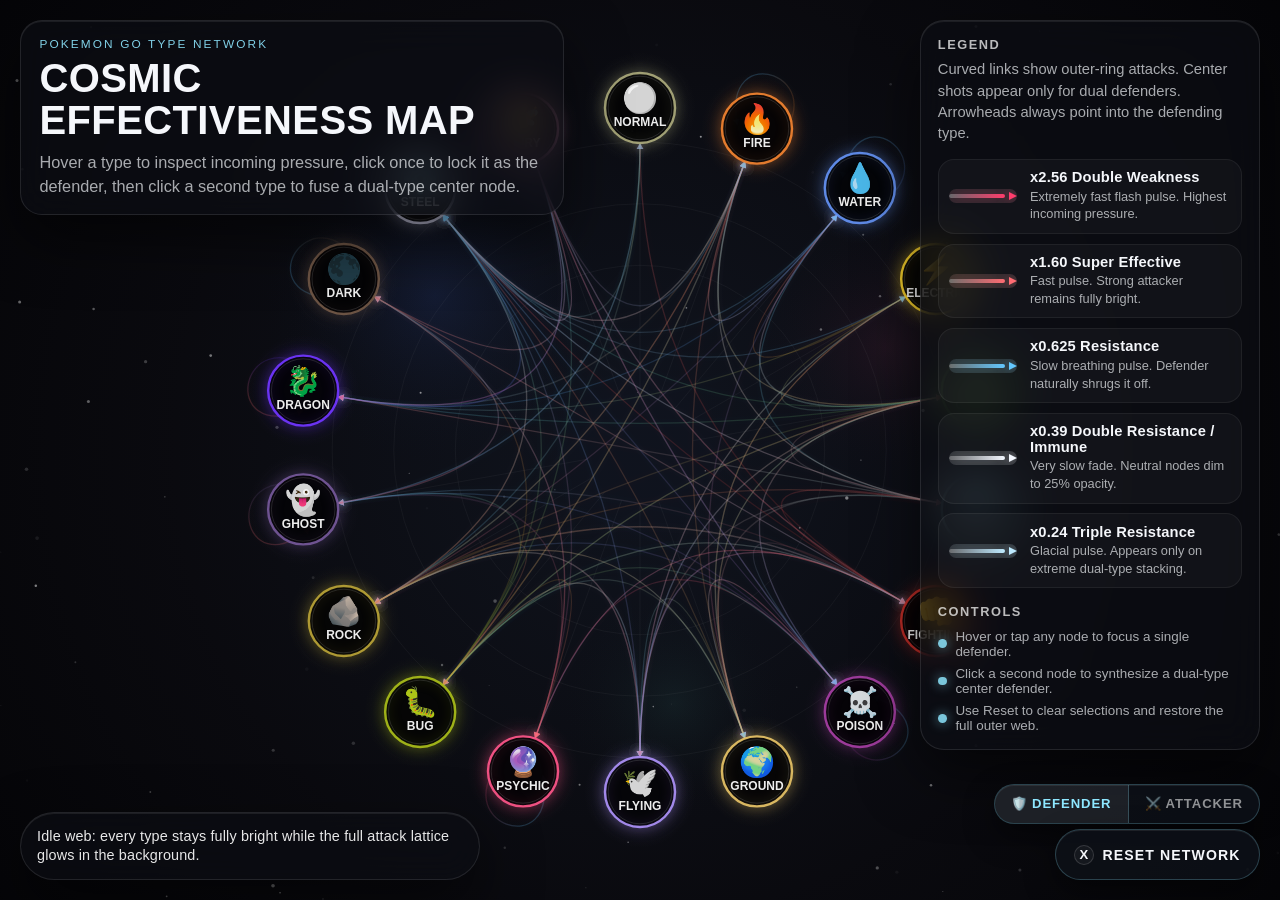
==== commit 27a22180: "feat: add attacker mode, dual-type support, and fix ring node visibility - Add Attacker / Defender m" ====
--- a/index.html
+++ b/index.html
@@ -274,6 +274,58 @@
       color: rgba(255, 255, 255, 0.9);
       letter-spacing: 0.01em;
       animation: panel-rise 1050ms 120ms cubic-bezier(0.2, 0.8, 0.2, 1) both;
+    }
+
+    .mode-toggle {
+      position: absolute;
+      right: 20px;
+      bottom: 76px;
+      display: inline-flex;
+      align-items: center;
+      justify-content: center;
+      gap: 0;
+      padding: 0;
+      border-radius: 999px;
+      border: 1px solid var(--button-border);
+      background: var(--button-bg);
+      box-shadow:
+        0 12px 32px rgba(0, 0, 0, 0.45),
+        inset 0 1px 0 rgba(255, 255, 255, 0.08);
+      animation: panel-rise 1100ms 200ms cubic-bezier(0.2, 0.8, 0.2, 1) both;
+      overflow: hidden;
+    }
+
+    .mode-tab {
+      pointer-events: auto;
+      display: inline-flex;
+      align-items: center;
+      gap: 0.42rem;
+      padding: 0.78rem 1rem;
+      font: 700 0.82rem/1 "Segoe UI Variable Display", "Aptos", sans-serif;
+      letter-spacing: 0.07em;
+      text-transform: uppercase;
+      color: rgba(255, 255, 255, 0.55);
+      background: transparent;
+      border: none;
+      cursor: pointer;
+      transition: color 180ms ease, background 180ms ease;
+    }
+
+    .mode-tab:first-child {
+      border-right: 1px solid var(--button-border);
+    }
+
+    .mode-tab.active {
+      color: var(--text);
+      background: rgba(255, 255, 255, 0.07);
+    }
+
+    .mode-tab.active[data-mode="attacker"] {
+      color: #ff8a90;
+    }
+
+    .mode-tab.active[data-mode="defender"] {
+      color: var(--accent);
     }
 
     .reset {
@@ -370,6 +422,11 @@
         bottom: 16px;
         max-width: none;
         border-radius: 24px;
+      }
+
+      .mode-toggle {
+        right: 16px;
+        bottom: calc(72px + env(safe-area-inset-bottom));
       }
 
       .reset {
@@ -529,6 +586,11 @@
       Idle web: every type stays fully bright while the full attack lattice glows in the background.
     </div>
 
+    <div id="modeToggle" class="mode-toggle" role="group" aria-label="View mode">
+      <button class="mode-tab active" data-mode="defender" type="button">🛡️ Defender</button>
+      <button class="mode-tab" data-mode="attacker" type="button">⚔️ Attacker</button>
+    </div>
+
     <button id="resetButton" class="reset" type="button" aria-label="Reset focus and selections" disabled>
       <span class="reset-mark">X</span>
       Reset network
@@ -541,6 +603,7 @@
       const ctx = canvas.getContext("2d");
       const statusElement = document.getElementById("status");
       const resetButton = document.getElementById("resetButton");
+      const modeTabs = document.querySelectorAll(".mode-tab");
 
       const TYPE_ORDER = [
         "normal",
@@ -631,7 +694,8 @@
         hoverType: null,
         lastPointerType: "mouse",
         stars: [],
-        lastStatus: ""
+        lastStatus: "",
+        viewMode: "defender"
       };
 
       const typeChart = buildTypeChart();
@@ -731,6 +795,19 @@
       }
 
       function getMode() {
+        if (state.viewMode === "attacker") {
+          if (state.selectedTypes.length === 2) {
+            return { kind: "attacker-dual", attackers: [...state.selectedTypes] };
+          }
+          if (state.selectedTypes.length === 1) {
+            return { kind: "attacker-single", attacker: state.selectedTypes[0], locked: true };
+          }
+          if (state.hoverType) {
+            return { kind: "attacker-single", attacker: state.hoverType, locked: false };
+          }
+          return { kind: "idle" };
+        }
+
         if (state.selectedTypes.length === 2) {
           return { kind: "dual", defenders: [...state.selectedTypes] };
         }
@@ -815,13 +892,16 @@
       function getHitTarget(point, padding = 0) {
         const mode = getMode();
 
-        if (mode.kind === "dual" && distance(point, state.center) <= state.centerRadius + padding) {
+        if ((mode.kind === "dual" || mode.kind === "attacker-dual") && distance(point, state.center) <= state.centerRadius + padding) {
           return { kind: "center" };
         }
 
         for (let index = state.nodes.length - 1; index >= 0; index -= 1) {
           const node = state.nodes[index];
           if (mode.kind === "dual" && mode.defenders.includes(node.type)) {
+            continue;
+          }
+          if (mode.kind === "attacker-dual" && mode.attackers.includes(node.type)) {
             continue;
           }
 
@@ -911,15 +991,25 @@
         let text;
 
         if (mode.kind === "idle") {
-          text = "Idle web: every type stays fully bright while the full attack lattice glows in the background.";
+          text = state.viewMode === "attacker"
+            ? "Attacker mode: hover or click a type to see which types it can hit super-effectively (×1.6 or ×2.56). Click a second type for dual-type coverage."
+            : "Idle web: every type stays fully bright while the full attack lattice glows in the background.";
         } else if (mode.kind === "single") {
           const label = TYPE_DATA[mode.defender].name;
           text = mode.locked
             ? `${label} is locked as the defender. Nodes with no incoming interaction dim to 25%. Click one more type to build a dual defender.`
             : `${label} is the live hover defender. Attackers with non-neutral incoming damage stay bright and pulse at speed based on multiplier.`;
-        } else {
+        } else if (mode.kind === "dual") {
           const [first, second] = mode.defenders;
           text = `${TYPE_DATA[first].name} + ${TYPE_DATA[second].name} now form the center defender. Straight shots use combined Pokemon GO multipliers and neutral attackers dim away.`;
+        } else if (mode.kind === "attacker-single") {
+          const label = TYPE_DATA[mode.attacker].name;
+          text = mode.locked
+            ? `${label} is your attacker — bright nodes are types it hits super-effectively. Click a second type to combine attack coverage.`
+            : `${label} attack preview — only super-effective targets stay bright.`;
+        } else if (mode.kind === "attacker-dual") {
+          const [first, second] = mode.attackers;
+          text = `${TYPE_DATA[first].name} + ${TYPE_DATA[second].name} dual attacker — spiral lines show coverage from both types. Only effective hits are shown.`;
         }
 
         if (text !== state.lastStatus) {
@@ -1179,13 +1269,159 @@
 
       function drawDualFocus(mode, time) {
         TYPE_ORDER.forEach((type) => {
+          const attackerNode = getNode(type);
           if (mode.defenders.includes(type)) {
+            // Still draw if this defender type attacks the combined center non-neutrally
+            const combined = normalizeCombinedMultiplier(typeChart[type][mode.defenders[0]] * typeChart[type][mode.defenders[1]]);
+            if (combined !== 1) {
+              drawStraightLink(attackerNode, combined, time);
+            }
             return;
           }
 
-          const attackerNode = getNode(type);
           const combined = normalizeCombinedMultiplier(typeChart[type][mode.defenders[0]] * typeChart[type][mode.defenders[1]]);
           drawStraightLink(attackerNode, combined, time);
+        });
+      }
+
+      function drawStraightLinkToTarget(targetNode, multiplier, attackerType, time) {
+        const direction = normalize({ x: targetNode.x - state.center.x, y: targetNode.y - state.center.y });
+        const start = {
+          x: state.center.x + direction.x * state.centerRadius,
+          y: state.center.y + direction.y * state.centerRadius
+        };
+        const end = {
+          x: targetNode.x - direction.x * targetNode.radius,
+          y: targetNode.y - direction.y * targetNode.radius
+        };
+
+        const pulse = getPulse(multiplier, time);
+        const attackerColor = TYPE_DATA[attackerType].color;
+        const effectColor = pulse.endColor;
+        const gradient = ctx.createLinearGradient(start.x, start.y, end.x, end.y);
+        gradient.addColorStop(0, rgba(attackerColor, pulse.alpha));
+        gradient.addColorStop(1, rgba(effectColor, pulse.alpha));
+
+        ctx.save();
+        ctx.strokeStyle = gradient;
+        ctx.lineWidth = pulse.width;
+        ctx.shadowColor = rgba(effectColor, 0.55);
+        ctx.shadowBlur = pulse.glow;
+        ctx.beginPath();
+        ctx.moveTo(start.x, start.y);
+        ctx.lineTo(end.x, end.y);
+        ctx.stroke();
+        ctx.restore();
+
+        drawArrowHead(end, direction, effectColor, 0.92, 8 + pulse.intensity * 2.2);
+      }
+
+      function drawSpiralLinksToTarget(targetNode, mult1, mult2, attacker1, attacker2, time) {
+        const direction = normalize({ x: targetNode.x - state.center.x, y: targetNode.y - state.center.y });
+        const perp = perpendicular(direction);
+        const dist = distance(state.center, targetNode);
+        const offset = Math.min(dist * 0.26, 55);
+
+        const start = {
+          x: state.center.x + direction.x * state.centerRadius,
+          y: state.center.y + direction.y * state.centerRadius
+        };
+        const end = {
+          x: targetNode.x - direction.x * targetNode.radius,
+          y: targetNode.y - direction.y * targetNode.radius
+        };
+
+        const oneThird = {
+          x: start.x + (end.x - start.x) / 3,
+          y: start.y + (end.y - start.y) / 3
+        };
+        const twoThirds = {
+          x: start.x + (end.x - start.x) * 2 / 3,
+          y: start.y + (end.y - start.y) * 2 / 3
+        };
+
+        const pulse1 = getPulse(normalizeCombinedMultiplier(mult1), time);
+        const color1 = TYPE_DATA[attacker1].color;
+        const ctrl1a = { x: oneThird.x + perp.x * offset, y: oneThird.y + perp.y * offset };
+        const ctrl1b = { x: twoThirds.x - perp.x * offset, y: twoThirds.y - perp.y * offset };
+        const gradient1 = ctx.createLinearGradient(start.x, start.y, end.x, end.y);
+        gradient1.addColorStop(0, rgba(color1, pulse1.alpha));
+        gradient1.addColorStop(1, rgba(pulse1.endColor, pulse1.alpha));
+
+        ctx.save();
+        ctx.strokeStyle = gradient1;
+        ctx.lineWidth = pulse1.width * 0.8;
+        ctx.shadowColor = rgba(pulse1.endColor, 0.45);
+        ctx.shadowBlur = pulse1.glow * 0.75;
+        ctx.beginPath();
+        ctx.moveTo(start.x, start.y);
+        ctx.bezierCurveTo(ctrl1a.x, ctrl1a.y, ctrl1b.x, ctrl1b.y, end.x, end.y);
+        ctx.stroke();
+        ctx.restore();
+
+        const pulse2 = getPulse(normalizeCombinedMultiplier(mult2), time);
+        const color2 = TYPE_DATA[attacker2].color;
+        const ctrl2a = { x: oneThird.x - perp.x * offset, y: oneThird.y - perp.y * offset };
+        const ctrl2b = { x: twoThirds.x + perp.x * offset, y: twoThirds.y + perp.y * offset };
+        const gradient2 = ctx.createLinearGradient(start.x, start.y, end.x, end.y);
+        gradient2.addColorStop(0, rgba(color2, pulse2.alpha));
+        gradient2.addColorStop(1, rgba(pulse2.endColor, pulse2.alpha));
+
+        ctx.save();
+        ctx.strokeStyle = gradient2;
+        ctx.lineWidth = pulse2.width * 0.8;
+        ctx.shadowColor = rgba(pulse2.endColor, 0.45);
+        ctx.shadowBlur = pulse2.glow * 0.75;
+        ctx.beginPath();
+        ctx.moveTo(start.x, start.y);
+        ctx.bezierCurveTo(ctrl2a.x, ctrl2a.y, ctrl2b.x, ctrl2b.y, end.x, end.y);
+        ctx.stroke();
+        ctx.restore();
+
+        const bestPulse = mult1 >= mult2 ? pulse1 : pulse2;
+        drawArrowHead(end, direction, bestPulse.endColor, 0.92, 8 + bestPulse.intensity * 2.2);
+      }
+
+      function drawAttackerSingleFocus(mode, time) {
+        const attackerNode = getNode(mode.attacker);
+        TYPE_ORDER.forEach((defender) => {
+          const multiplier = typeChart[mode.attacker][defender];
+          if (multiplier <= 1) {
+            return;
+          }
+          const defenderNode = getNode(defender);
+          if (mode.attacker === defender) {
+            drawLoopLink(attackerNode, multiplier, time, false);
+          } else {
+            drawCurvedLink(attackerNode, defenderNode, multiplier, { time });
+          }
+        });
+      }
+
+      function drawAttackerDualFocus(mode, time) {
+        TYPE_ORDER.forEach((type) => {
+          const mult1 = typeChart[mode.attackers[0]][type];
+          const mult2 = typeChart[mode.attackers[1]][type];
+          const eff1 = mult1 > 1;
+          const eff2 = mult2 > 1;
+          if (!eff1 && !eff2) {
+            return;
+          }
+          const targetNode = getNode(type);
+          if (mode.attackers.includes(type)) {
+            // Self-target: one or both attackers hit their own type — draw straight link from center out to ring node
+            const attacker = eff1 ? mode.attackers[0] : mode.attackers[1];
+            const mult = normalizeCombinedMultiplier(eff1 ? mult1 : mult2);
+            drawStraightLinkToTarget(targetNode, mult, attacker, time);
+            return;
+          }
+          if (eff1 && eff2) {
+            drawSpiralLinksToTarget(targetNode, mult1, mult2, mode.attackers[0], mode.attackers[1], time);
+          } else {
+            const attacker = eff1 ? mode.attackers[0] : mode.attackers[1];
+            const mult = normalizeCombinedMultiplier(eff1 ? mult1 : mult2);
+            drawStraightLinkToTarget(targetNode, mult, attacker, time);
+          }
         });
       }
 
@@ -1238,7 +1474,15 @@
         }
 
         if (mode.defenders.includes(type)) {
-          return { hidden: true };
+          // Keep defenders visible in ring with a "selected defender" style
+          return {
+            opacity: 0.82,
+            glow: 0.72,
+            halo: 0.45,
+            scale: 1.04,
+            pulse: getPulse(1.6, time),
+            focused: true
+          };
         }
 
         const combined = normalizeCombinedMultiplier(typeChart[type][mode.defenders[0]] * typeChart[type][mode.defenders[1]]);
@@ -1261,6 +1505,63 @@
           pulse: null,
           focused: false
         };
+      }
+
+      function getNodeVisualAttacker(type, mode, time) {
+        if (mode.kind === "attacker-single") {
+          if (type === mode.attacker) {
+            return {
+              opacity: 1,
+              glow: 0.95,
+              halo: 0.65,
+              scale: 1.04,
+              pulse: getPulse(1.6, time),
+              focused: true
+            };
+          }
+          const multiplier = typeChart[mode.attacker][type];
+          if (multiplier > 1) {
+            return {
+              opacity: 1,
+              glow: 0.42,
+              halo: 0.28,
+              scale: 1,
+              pulse: getPulse(multiplier, time),
+              focused: false
+            };
+          }
+          return { opacity: 0.25, glow: 0.04, halo: 0, scale: 1, pulse: null, focused: false };
+        }
+
+        if (mode.kind === "attacker-dual") {
+          if (mode.attackers.includes(type)) {
+            // Keep attacker nodes visible in ring with a "selected attacker" style
+            return {
+              opacity: 0.82,
+              glow: 0.72,
+              halo: 0.45,
+              scale: 1.04,
+              pulse: getPulse(1.6, time),
+              focused: true
+            };
+          }
+          const mult1 = typeChart[mode.attackers[0]][type];
+          const mult2 = typeChart[mode.attackers[1]][type];
+          const best = Math.max(mult1, mult2);
+          if (best > 1) {
+            return {
+              opacity: 1,
+              glow: 0.4,
+              halo: 0.28,
+              scale: 1,
+              pulse: getPulse(normalizeCombinedMultiplier(best), time),
+              focused: false
+            };
+          }
+          return { opacity: 0.25, glow: 0.04, halo: 0, scale: 1, pulse: null, focused: false };
+        }
+
+        return { opacity: 1, glow: 0.16, halo: 0.14, scale: 1, pulse: null, focused: false };
       }
 
       function drawNode(node, visual) {
@@ -1385,6 +1686,121 @@
         ctx.restore();
       }
 
+      function drawCenterNodeAttacker(types, time) {
+        const [leftType, rightType] = types;
+        const left = TYPE_DATA[leftType];
+        const right = TYPE_DATA[rightType];
+        const glowMix = 0.65 + Math.sin(time * 1.6) * 0.08;
+
+        ctx.save();
+
+        const aura = ctx.createRadialGradient(
+          state.center.x,
+          state.center.y,
+          state.centerRadius * 0.5,
+          state.center.x,
+          state.center.y,
+          state.centerRadius * 2.2
+        );
+        aura.addColorStop(0, rgba(left.color, 0.18));
+        aura.addColorStop(0.45, rgba(right.color, 0.12));
+        aura.addColorStop(1, rgba("#000000", 0));
+        ctx.fillStyle = aura;
+        ctx.beginPath();
+        ctx.arc(state.center.x, state.center.y, state.centerRadius * 2.2, 0, Math.PI * 2);
+        ctx.fill();
+
+        ctx.shadowColor = rgba(left.color, 0.28);
+        ctx.shadowBlur = 24;
+        ctx.fillStyle = "rgba(3, 3, 5, 0.97)";
+        ctx.beginPath();
+        ctx.arc(state.center.x, state.center.y, state.centerRadius, 0, Math.PI * 2);
+        ctx.fill();
+
+        ctx.lineCap = "round";
+        ctx.lineWidth = 7;
+        ctx.strokeStyle = rgba(left.color, glowMix);
+        ctx.beginPath();
+        ctx.arc(state.center.x, state.center.y, state.centerRadius - 2.5, Math.PI / 2, (Math.PI * 3) / 2);
+        ctx.stroke();
+
+        ctx.strokeStyle = rgba(right.color, glowMix);
+        ctx.beginPath();
+        ctx.arc(state.center.x, state.center.y, state.centerRadius - 2.5, -Math.PI / 2, Math.PI / 2);
+        ctx.stroke();
+
+        ctx.strokeStyle = "rgba(255, 80, 100, 0.22)";
+        ctx.lineWidth = 1.2;
+        ctx.beginPath();
+        ctx.arc(state.center.x, state.center.y, state.centerRadius - 10, 0, Math.PI * 2);
+        ctx.stroke();
+
+        ctx.fillStyle = "rgba(255, 255, 255, 0.95)";
+        ctx.textAlign = "center";
+        ctx.textBaseline = "middle";
+        ctx.font = `700 ${Math.round(state.centerRadius * 0.52)}px "Segoe UI Emoji", "Apple Color Emoji", "Noto Color Emoji", sans-serif`;
+        ctx.fillText(`${left.emoji} ${right.emoji}`, state.center.x, state.center.y - state.centerRadius * 0.16);
+
+        ctx.font = `800 ${Math.max(12, Math.round(state.centerRadius * 0.22))}px "Segoe UI Variable Display", "Aptos", sans-serif`;
+        ctx.fillText(`${left.name.toUpperCase()} / ${right.name.toUpperCase()}`, state.center.x, state.center.y + state.centerRadius * 0.2);
+
+        ctx.font = `600 ${Math.max(10, Math.round(state.centerRadius * 0.15))}px "Segoe UI Variable Display", "Aptos", sans-serif`;
+        ctx.fillStyle = "rgba(255, 140, 150, 0.85)";
+        ctx.fillText("COMBINED ATTACKER", state.center.x, state.center.y + state.centerRadius * 0.44);
+
+        ctx.restore();
+      }
+
+      function drawSingleCenterIndicator(type, role, time) {
+        const { color, emoji, name } = TYPE_DATA[type];
+        const r = state.centerRadius * 0.72;
+        const glowPulse = 0.5 + Math.sin(time * 2.0) * 0.15;
+        const accentColor = role === "attacker" ? "#ff8a90" : "#8ee7ff";
+
+        ctx.save();
+
+        const aura = ctx.createRadialGradient(state.center.x, state.center.y, r * 0.3, state.center.x, state.center.y, r * 1.85);
+        aura.addColorStop(0, rgba(color, 0.1));
+        aura.addColorStop(1, "rgba(0,0,0,0)");
+        ctx.fillStyle = aura;
+        ctx.beginPath();
+        ctx.arc(state.center.x, state.center.y, r * 1.85, 0, Math.PI * 2);
+        ctx.fill();
+
+        ctx.shadowColor = rgba(color, 0.28);
+        ctx.shadowBlur = 18;
+        ctx.fillStyle = "rgba(3, 3, 5, 0.93)";
+        ctx.beginPath();
+        ctx.arc(state.center.x, state.center.y, r, 0, Math.PI * 2);
+        ctx.fill();
+
+        ctx.lineWidth = 3.2;
+        ctx.strokeStyle = rgba(color, 0.75 + glowPulse * 0.18);
+        ctx.shadowColor = rgba(color, 0.45);
+        ctx.shadowBlur = 14;
+        ctx.beginPath();
+        ctx.arc(state.center.x, state.center.y, r - 1.8, 0, Math.PI * 2);
+        ctx.stroke();
+
+        ctx.shadowBlur = 0;
+
+        ctx.fillStyle = "rgba(255, 255, 255, 0.95)";
+        ctx.font = `700 ${Math.round(r * 0.72)}px "Segoe UI Emoji", "Apple Color Emoji", "Noto Color Emoji", sans-serif`;
+        ctx.textAlign = "center";
+        ctx.textBaseline = "middle";
+        ctx.fillText(emoji, state.center.x, state.center.y - r * 0.14);
+
+        ctx.fillStyle = "rgba(255, 255, 255, 0.92)";
+        ctx.font = `800 ${Math.max(10, Math.round(r * 0.3))}px "Segoe UI Variable Display", "Aptos", sans-serif`;
+        ctx.fillText(name.toUpperCase(), state.center.x, state.center.y + r * 0.34);
+
+        ctx.font = `600 ${Math.max(9, Math.round(r * 0.2))}px "Segoe UI Variable Display", "Aptos", sans-serif`;
+        ctx.fillStyle = accentColor;
+        ctx.fillText(role === "attacker" ? "ATTACKING" : "DEFENDING", state.center.x, state.center.y + r * 0.58);
+
+        ctx.restore();
+      }
+
       function render(timestamp) {
         const time = timestamp * 0.001;
         const mode = getMode();
@@ -1395,16 +1811,30 @@
           drawIdleLinks();
         } else if (mode.kind === "single") {
           drawSingleFocus(mode, time);
-        } else {
+        } else if (mode.kind === "dual") {
           drawDualFocus(mode, time);
+        } else if (mode.kind === "attacker-single") {
+          drawAttackerSingleFocus(mode, time);
+        } else if (mode.kind === "attacker-dual") {
+          drawAttackerDualFocus(mode, time);
         }
 
         state.nodes.forEach((node) => {
-          drawNode(node, getNodeVisual(node.type, mode, time));
+          const isAttackerMode = mode.kind === "attacker-single" || mode.kind === "attacker-dual";
+          const visual = isAttackerMode
+            ? getNodeVisualAttacker(node.type, mode, time)
+            : getNodeVisual(node.type, mode, time);
+          drawNode(node, visual);
         });
 
         if (mode.kind === "dual") {
           drawCenterNode(mode.defenders, time);
+        } else if (mode.kind === "attacker-dual") {
+          drawCenterNodeAttacker(mode.attackers, time);
+        } else if (mode.kind === "single") {
+          drawSingleCenterIndicator(mode.defender, "defender", time);
+        } else if (mode.kind === "attacker-single") {
+          drawSingleCenterIndicator(mode.attacker, "attacker", time);
         }
 
         requestAnimationFrame(render);
@@ -1415,6 +1845,21 @@
       canvas.addEventListener("pointerleave", handlePointerLeave);
       canvas.addEventListener("pointerdown", handlePointerDown);
       window.addEventListener("resize", buildLayout);
+
+      modeTabs.forEach((tab) => {
+        tab.addEventListener("click", () => {
+          const newMode = tab.dataset.mode;
+          if (state.viewMode === newMode) {
+            return;
+          }
+          state.viewMode = newMode;
+          state.selectedTypes = [];
+          state.hoverType = null;
+          modeTabs.forEach((t) => t.classList.toggle("active", t.dataset.mode === newMode));
+          state.lastStatus = "";
+          updateStatus();
+        });
+      });
 
       buildLayout();
       updateStatus();
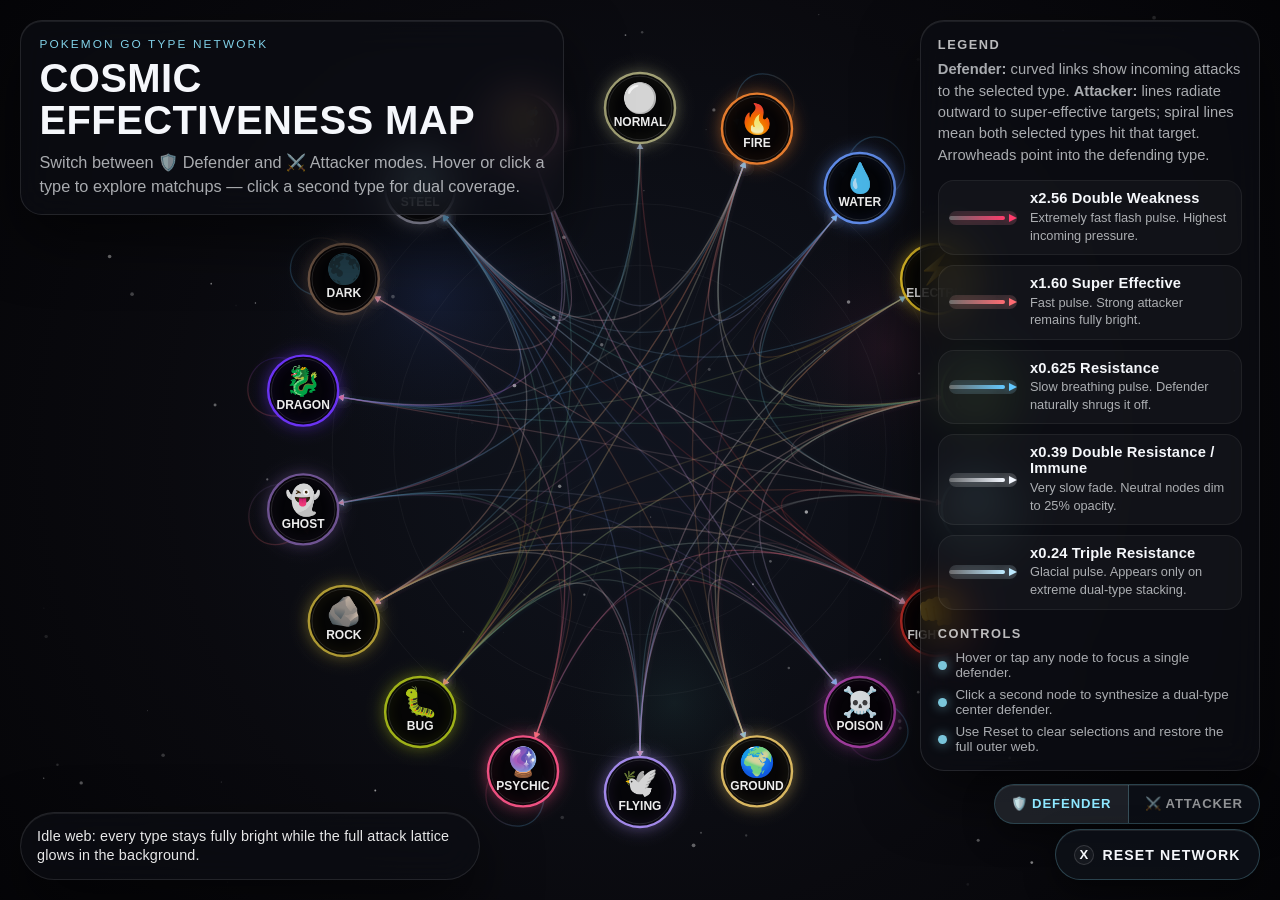
==== commit 2645de1a: "docs: update AGENTS.md, README, and HTML descriptions for attacker mode - AGENTS.md: add combinedVal" ====
--- a/index.html
+++ b/index.html
@@ -528,13 +528,13 @@
       <p class="eyebrow">Pokemon GO Type Network</p>
       <h1>Cosmic effectiveness map</h1>
       <p class="subhead">
-        Hover a type to inspect incoming pressure, click once to lock it as the defender, then click a second type to fuse a dual-type center node.
+        Switch between 🛡️ Defender and ⚔️ Attacker modes. Hover or click a type to explore matchups — click a second type for dual coverage.
       </p>
     </section>
 
     <aside class="panel legend" aria-label="Legend">
       <h2>Legend</h2>
-      <p>Curved links show outer-ring attacks. Center shots appear only for dual defenders. Arrowheads always point into the defending type.</p>
+      <p><strong>Defender:</strong> curved links show incoming attacks to the selected type. <strong>Attacker:</strong> lines radiate outward to super-effective targets; spiral lines mean both selected types hit that target. Arrowheads point into the defending type.</p>
 
       <div class="legend-list">
         <div class="legend-item">
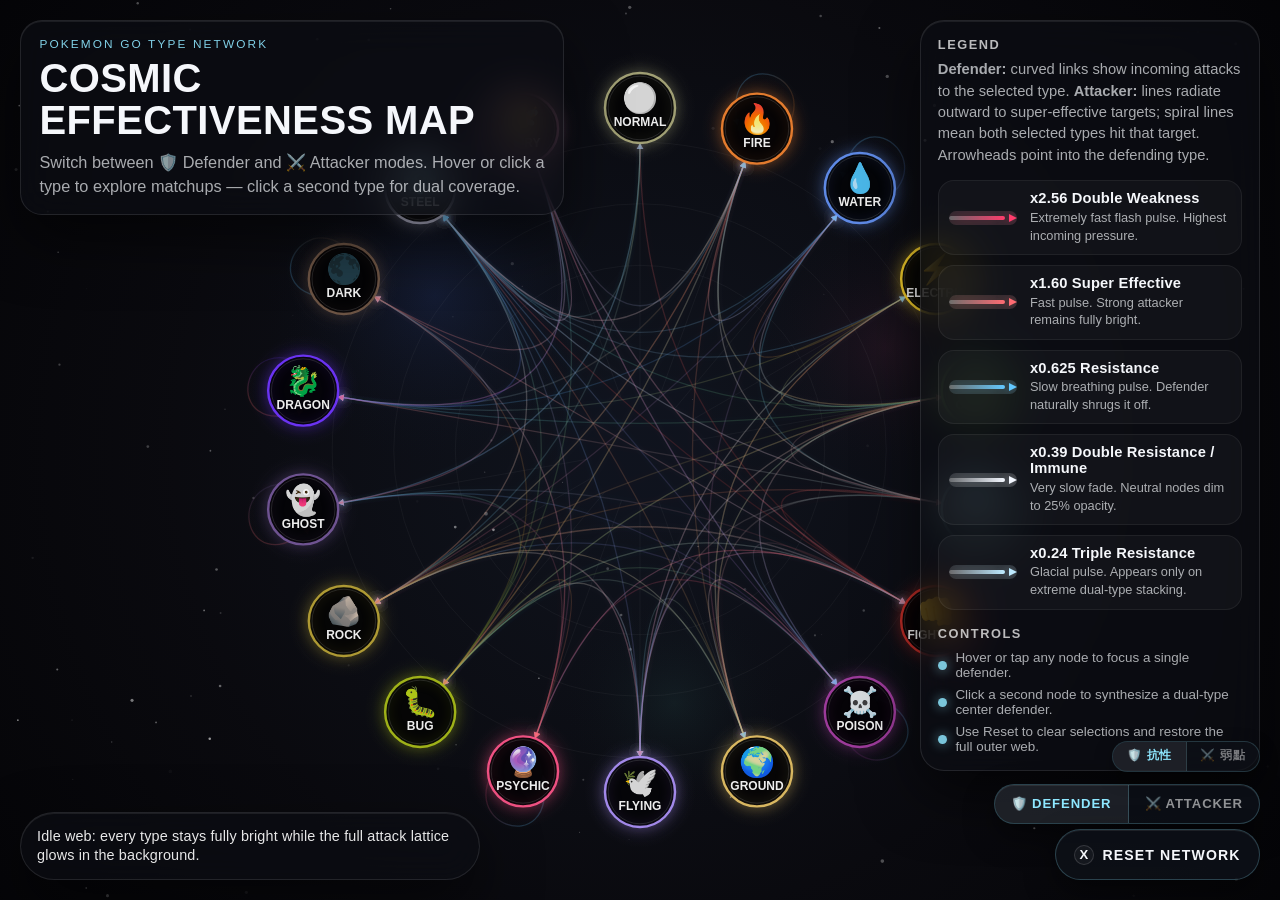
==== commit ed13fa9f: "feat: add defender sub-toggle for resist/weakness view (Plan C) - Add 🛡️ 抗性 / ⚔️ 弱點 sub-tabs in defe" ====
--- a/index.html
+++ b/index.html
@@ -326,6 +326,63 @@
 
     .mode-tab.active[data-mode="defender"] {
       color: var(--accent);
+    }
+
+    .defender-sub-toggle {
+      position: absolute;
+      right: 20px;
+      bottom: 128px;
+      display: inline-flex;
+      align-items: center;
+      justify-content: center;
+      gap: 0;
+      padding: 0;
+      border-radius: 999px;
+      border: 1px solid rgba(142, 231, 255, 0.18);
+      background: rgba(14, 17, 24, 0.72);
+      box-shadow: 0 6px 18px rgba(0, 0, 0, 0.35);
+      animation: panel-rise 1100ms 250ms cubic-bezier(0.2, 0.8, 0.2, 1) both;
+      overflow: hidden;
+      transition: opacity 200ms ease, transform 200ms ease;
+    }
+
+    .defender-sub-toggle.hidden {
+      opacity: 0;
+      pointer-events: none;
+      transform: translateY(6px);
+    }
+
+    .defender-tab {
+      pointer-events: auto;
+      display: inline-flex;
+      align-items: center;
+      gap: 0.36rem;
+      padding: 0.55rem 0.85rem;
+      font: 700 0.74rem/1 "Segoe UI Variable Display", "Aptos", sans-serif;
+      letter-spacing: 0.06em;
+      text-transform: uppercase;
+      color: rgba(255, 255, 255, 0.45);
+      background: transparent;
+      border: none;
+      cursor: pointer;
+      transition: color 180ms ease, background 180ms ease;
+    }
+
+    .defender-tab:first-child {
+      border-right: 1px solid rgba(142, 231, 255, 0.15);
+    }
+
+    .defender-tab.active {
+      color: var(--text);
+      background: rgba(255, 255, 255, 0.07);
+    }
+
+    .defender-tab.active[data-view="resist"] {
+      color: var(--accent);
+    }
+
+    .defender-tab.active[data-view="weak"] {
+      color: #ff8a90;
     }
 
     .reset {
@@ -591,6 +648,11 @@
       <button class="mode-tab" data-mode="attacker" type="button">⚔️ Attacker</button>
     </div>
 
+    <div id="defenderToggle" class="defender-sub-toggle" role="group" aria-label="Defender sub-view">
+      <button class="defender-tab active" data-view="resist" type="button">🛡️ 抗性</button>
+      <button class="defender-tab" data-view="weak" type="button">⚔️ 弱點</button>
+    </div>
+
     <button id="resetButton" class="reset" type="button" aria-label="Reset focus and selections" disabled>
       <span class="reset-mark">X</span>
       Reset network
@@ -604,6 +666,8 @@
       const statusElement = document.getElementById("status");
       const resetButton = document.getElementById("resetButton");
       const modeTabs = document.querySelectorAll(".mode-tab");
+      const defenderToggle = document.getElementById("defenderToggle");
+      const defenderTabs = document.querySelectorAll(".defender-tab");
 
       const TYPE_ORDER = [
         "normal",
@@ -695,7 +759,8 @@
         lastPointerType: "mouse",
         stars: [],
         lastStatus: "",
-        viewMode: "defender"
+        viewMode: "defender",
+        defenderView: "resist"
       };
 
       const typeChart = buildTypeChart();
@@ -996,12 +1061,16 @@
             : "Idle web: every type stays fully bright while the full attack lattice glows in the background.";
         } else if (mode.kind === "single") {
           const label = TYPE_DATA[mode.defender].name;
+          const viewHint = state.defenderView === "resist"
+            ? "showing types that deal reduced damage (×0.625 or less)."
+            : "showing types that deal super-effective damage (×1.6 or more).";
           text = mode.locked
-            ? `${label} is locked as the defender. Nodes with no incoming interaction dim to 25%. Click one more type to build a dual defender.`
-            : `${label} is the live hover defender. Attackers with non-neutral incoming damage stay bright and pulse at speed based on multiplier.`;
+            ? `${label} locked as defender — ${viewHint} Click one more type to build a dual defender.`
+            : `${label} hover defender — ${viewHint}`;
         } else if (mode.kind === "dual") {
           const [first, second] = mode.defenders;
-          text = `${TYPE_DATA[first].name} + ${TYPE_DATA[second].name} now form the center defender. Straight shots use combined Pokemon GO multipliers and neutral attackers dim away.`;
+          const viewHint = state.defenderView === "resist" ? "Showing reduced-damage hits." : "Showing super-effective hits.";
+          text = `${TYPE_DATA[first].name} + ${TYPE_DATA[second].name} center defender — ${viewHint}`;
         } else if (mode.kind === "attacker-single") {
           const label = TYPE_DATA[mode.attacker].name;
           text = mode.locked
@@ -1018,6 +1087,10 @@
         }
 
         resetButton.disabled = state.selectedTypes.length === 0;
+
+        // Show/hide defender sub-toggle
+        const inDefenderMode = state.viewMode === "defender";
+        defenderToggle.classList.toggle("hidden", !inDefenderMode);
       }
 
       function drawBackground(time) {
@@ -1256,6 +1329,11 @@
             return;
           }
 
+          // Filter by defender sub-view
+          const isWeakness = multiplier > 1;
+          if (state.defenderView === "resist" && isWeakness) return;
+          if (state.defenderView === "weak" && !isWeakness) return;
+
           const attackerNode = getNode(attacker);
           const defenderNode = getNode(mode.defender);
 
@@ -1270,16 +1348,18 @@
       function drawDualFocus(mode, time) {
         TYPE_ORDER.forEach((type) => {
           const attackerNode = getNode(type);
+          const combined = normalizeCombinedMultiplier(typeChart[type][mode.defenders[0]] * typeChart[type][mode.defenders[1]]);
+          if (combined === 1) return;
+
+          // Filter by defender sub-view
+          const isWeakness = combined > 1;
+          if (state.defenderView === "resist" && isWeakness) return;
+          if (state.defenderView === "weak" && !isWeakness) return;
+
           if (mode.defenders.includes(type)) {
-            // Still draw if this defender type attacks the combined center non-neutrally
-            const combined = normalizeCombinedMultiplier(typeChart[type][mode.defenders[0]] * typeChart[type][mode.defenders[1]]);
-            if (combined !== 1) {
-              drawStraightLink(attackerNode, combined, time);
-            }
+            drawStraightLink(attackerNode, combined, time);
             return;
           }
-
-          const combined = normalizeCombinedMultiplier(typeChart[type][mode.defenders[0]] * typeChart[type][mode.defenders[1]]);
           drawStraightLink(attackerNode, combined, time);
         });
       }
@@ -1452,7 +1532,11 @@
           }
 
           const multiplier = typeChart[type][mode.defender];
-          if (multiplier !== 1) {
+          const isWeakness = multiplier > 1;
+          const isResist = multiplier < 1;
+          const isVisible = state.defenderView === "resist" ? isResist : isWeakness;
+
+          if (isVisible) {
             return {
               opacity: 1,
               glow: 0.42,
@@ -1486,7 +1570,10 @@
         }
 
         const combined = normalizeCombinedMultiplier(typeChart[type][mode.defenders[0]] * typeChart[type][mode.defenders[1]]);
-        if (combined !== 1) {
+        const isCombinedWeakness = combined > 1;
+        const isCombinedVisible = state.defenderView === "resist" ? combined < 1 : isCombinedWeakness;
+
+        if (isCombinedVisible) {
           return {
             opacity: 1,
             glow: 0.4,
@@ -1861,6 +1948,17 @@
         });
       });
 
+      defenderTabs.forEach((tab) => {
+        tab.addEventListener("click", () => {
+          const newView = tab.dataset.view;
+          if (state.defenderView === newView) return;
+          state.defenderView = newView;
+          defenderTabs.forEach((t) => t.classList.toggle("active", t.dataset.view === newView));
+          state.lastStatus = "";
+          updateStatus();
+        });
+      });
+
       buildLayout();
       updateStatus();
       requestAnimationFrame(render);
